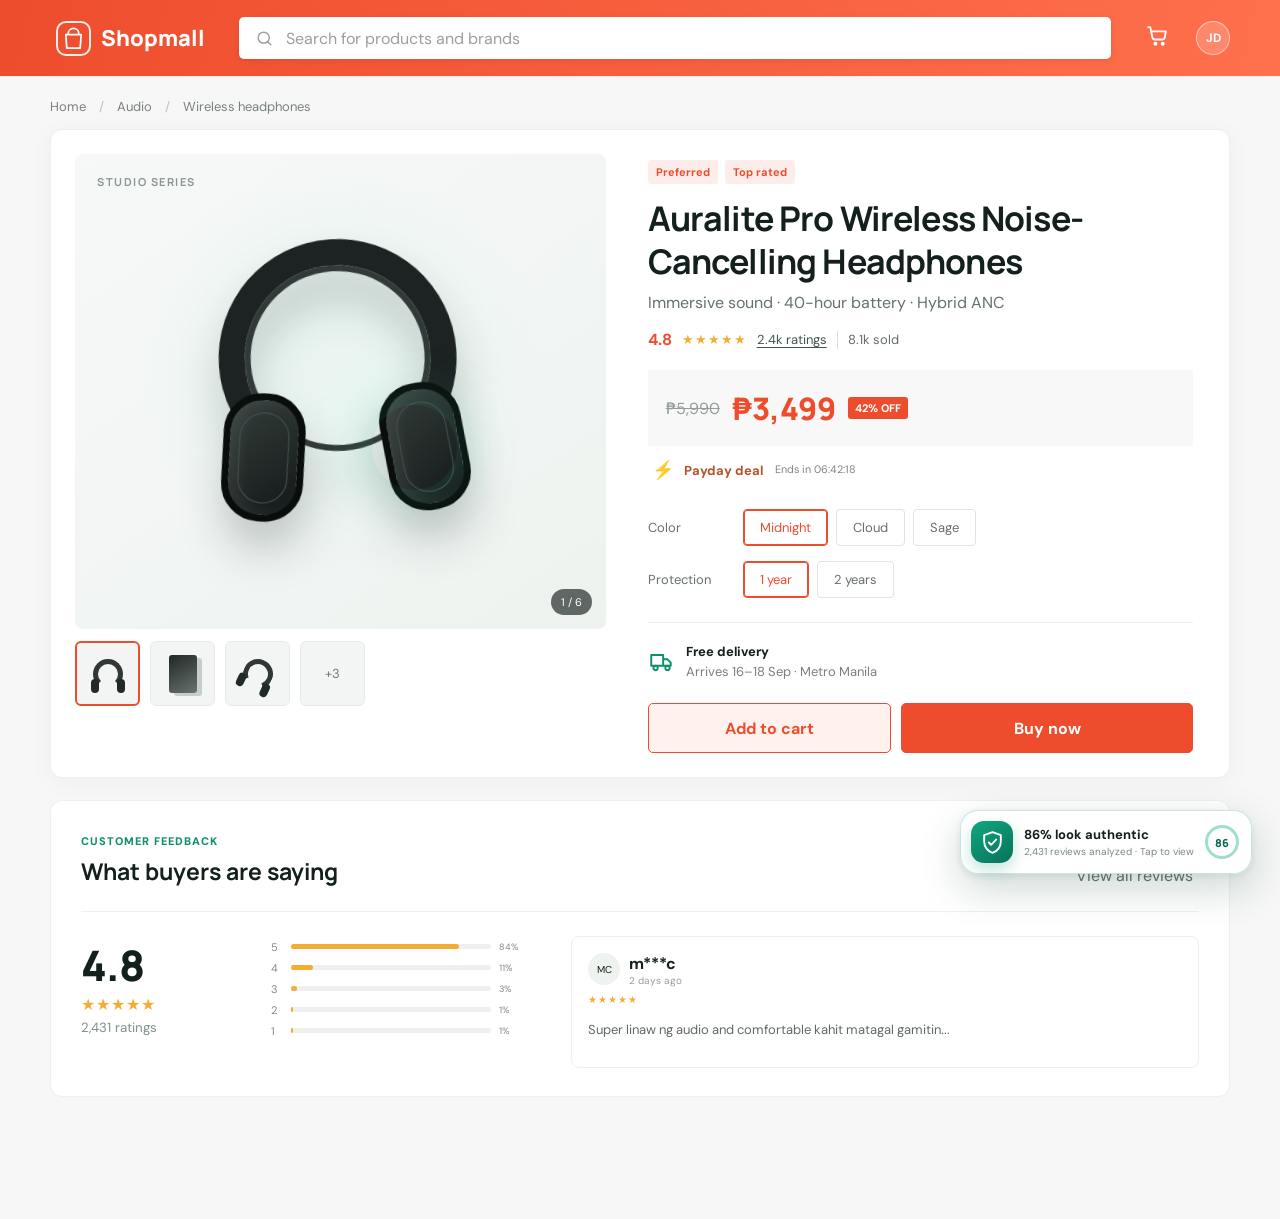
==== prototype/index.html @ d7dfb203 "Initial AuthentiCheck extension and prototype Introduce the first project scaffold with a Manifest V" ====
<!doctype html>
<html lang="en">
  <head>
    <meta charset="UTF-8" />
    <meta name="viewport" content="width=device-width, initial-scale=1.0" />
    <meta name="theme-color" content="#f7f8fa" />
    <title>AuthentiCheck — Trust what you read</title>
    <link rel="preconnect" href="https://fonts.googleapis.com" />
    <link rel="preconnect" href="https://fonts.gstatic.com" crossorigin />
    <link href="https://fonts.googleapis.com/css2?family=DM+Sans:wght@400;500;600;700&family=Manrope:wght@600;700;800&display=swap" rel="stylesheet" />
    <link rel="stylesheet" href="styles.css" />
  </head>
  <body>
    <main class="marketplace" id="marketplace">
      <header class="store-header">
        <div class="store-header__inner">
          <button class="market-brand" id="marketToggle" aria-label="Switch marketplace demo">
            <span class="market-brand__bag" aria-hidden="true">
              <svg viewBox="0 0 24 24"><path d="M6.5 8V6.7A5.5 5.5 0 0 1 12 1.5a5.5 5.5 0 0 1 5.5 5.2V8M4 8h16l-1 14H5L4 8Z"/></svg>
            </span>
            <span id="marketName">Shopmall</span>
          </button>
          <div class="searchbar">
            <svg viewBox="0 0 24 24" aria-hidden="true"><circle cx="11" cy="11" r="7"/><path d="m16 16 4 4"/></svg>
            <span>Search for products and brands</span>
          </div>
          <div class="header-actions">
            <button aria-label="Cart"><svg viewBox="0 0 24 24"><path d="M3 4h2l2.2 10.2a2 2 0 0 0 2 1.6h7.7a2 2 0 0 0 2-1.6L20 8H6"/><circle cx="10" cy="20" r="1"/><circle cx="17" cy="20" r="1"/></svg></button>
            <span class="avatar">JD</span>
          </div>
        </div>
      </header>

      <div class="crumbs">Home <span>/</span> Audio <span>/</span> Wireless headphones</div>

      <section class="product-layout">
        <div class="gallery">
          <div class="product-visual">
            <span class="visual-label">Studio Series</span>
            <div class="headphone-art" aria-label="Black wireless headphones">
              <div class="headband"></div>
              <div class="ear ear--left"><span></span></div>
              <div class="ear ear--right"><span></span></div>
              <div class="glow"></div>
            </div>
            <span class="visual-count">1 / 6</span>
          </div>
          <div class="thumb-row" aria-hidden="true">
            <div class="thumb active"><div class="mini-headphones"></div></div>
            <div class="thumb"><div class="mini-box"></div></div>
            <div class="thumb"><div class="mini-headphones side"></div></div>
            <div class="thumb"><span>+3</span></div>
          </div>
        </div>

        <div class="product-copy">
          <div class="badges"><span>Preferred</span><span>Top rated</span></div>
          <h1>Auralite Pro Wireless Noise-Cancelling Headphones</h1>
          <p class="subcopy">Immersive sound · 40-hour battery · Hybrid ANC</p>
          <div class="rating-line">
            <strong>4.8</strong>
            <span class="stars">★★★★★</span>
            <a href="#reviews">2.4k ratings</a>
            <span class="divider"></span>
            <span>8.1k sold</span>
          </div>
          <div class="price-card">
            <span class="old-price">₱5,990</span>
            <strong>₱3,499</strong>
            <span class="discount">42% OFF</span>
          </div>
          <div class="deal-row"><span>⚡</span><div><strong>Payday deal</strong><small>Ends in 06:42:18</small></div></div>

          <div class="option-row">
            <span>Color</span>
            <div><button class="choice active">Midnight</button><button class="choice">Cloud</button><button class="choice">Sage</button></div>
          </div>
          <div class="option-row">
            <span>Protection</span>
            <div><button class="choice active">1 year</button><button class="choice">2 years</button></div>
          </div>

          <div class="shipping"><svg viewBox="0 0 24 24"><path d="M3 6h11v10H3zM14 10h4l3 3v3h-7z"/><circle cx="7" cy="18" r="2"/><circle cx="18" cy="18" r="2"/></svg><div><strong>Free delivery</strong><span>Arrives 16–18 Sep · Metro Manila</span></div></div>
          <div class="buy-actions"><button class="add">Add to cart</button><button class="buy">Buy now</button></div>
        </div>
      </section>

      <section class="reviews" id="reviews">
        <div class="section-heading"><div><span class="eyebrow">Customer feedback</span><h2>What buyers are saying</h2></div><button>View all reviews</button></div>
        <div class="review-summary">
          <div class="big-score"><strong>4.8</strong><span class="stars">★★★★★</span><small>2,431 ratings</small></div>
          <div class="bars">
            <div><span>5</span><i><b style="width:84%"></b></i><small>84%</small></div>
            <div><span>4</span><i><b style="width:11%"></b></i><small>11%</small></div>
            <div><span>3</span><i><b style="width:3%"></b></i><small>3%</small></div>
            <div><span>2</span><i><b style="width:1%"></b></i><small>1%</small></div>
            <div><span>1</span><i><b style="width:1%"></b></i><small>1%</small></div>
          </div>
          <div class="review-card faint"><div class="reviewer"><span>MC</span><div><strong>m***c</strong><small>2 days ago</small></div></div><span class="stars">★★★★★</span><p>Super linaw ng audio and comfortable kahit matagal gamitin...</p></div>
        </div>
      </section>
    </main>

    <div class="page-dim" id="pageDim"></div>

    <aside class="auth-panel" id="authPanel" aria-hidden="true" aria-label="AuthentiCheck review analysis">
      <header class="panel-header">
        <div class="brand-lockup">
          <span class="brand-mark"><svg viewBox="0 0 24 24"><path d="m12 2 8 3v6c0 5.1-3.4 9.6-8 11-4.6-1.4-8-5.9-8-11V5l8-3Z"/><path d="m8.5 12 2.2 2.2 4.8-5"/></svg></span>
          <div><strong>AuthentiCheck</strong><small>Review intelligence</small></div>
        </div>
        <div class="header-buttons">
          <button class="icon-btn" id="infoButton" aria-label="About this score"><svg viewBox="0 0 24 24"><circle cx="12" cy="12" r="9"/><path d="M12 11v6M12 7.5h.01"/></svg></button>
          <button class="icon-btn" id="closePanel" aria-label="Close panel"><svg viewBox="0 0 24 24"><path d="m6 6 12 12M18 6 6 18"/></svg></button>
        </div>
      </header>

      <div class="panel-scroll">
        <section class="confidence-hero">
          <div class="status-row"><span class="live-dot"></span><span>Analysis complete</span><span class="status-separator">·</span><span>2,431 reviews scanned</span></div>
          <div class="score-layout">
            <div class="score-ring" style="--score: 86"><div><strong>86</strong><span>%</span></div></div>
            <div class="score-copy"><span class="eyebrow">Authentic review share</span><h2>Highly trustworthy</h2><p>Most feedback is authentic and consistent across text, photos, and ratings.</p></div>
          </div>
          <div class="adjusted-rating"><div><span>Marketplace rating</span><strong>4.8 <em>★</em></strong></div><svg viewBox="0 0 24 24"><path d="M5 12h14M15 8l4 4-4 4"/></svg><div><span>Authenticity-adjusted rating</span><strong>4.6 <em>★</em></strong></div><span class="difference">−0.2</span></div>
        </section>

        <nav class="tabs" aria-label="Analysis sections">
          <button class="tab active" data-tab="overview">Overview</button>
          <button class="tab" data-tab="insights">Insights</button>
          <button class="tab" data-tab="reviews">Reviews</button>
        </nav>

        <section class="tab-page active" data-page="overview">
          <div class="section-title"><div><h3>Review quality</h3><p>How submitted reviews were classified</p></div><button class="help-dot" data-tip="Only authentic reviews are used for the verified rating.">?</button></div>
          <div class="quality-card">
            <div class="quality-total"><div><strong>1,986</strong><span>Authentic reviews</span></div><span>81.7%</span></div>
            <div class="stacked-bar"><i class="authentic"></i><i class="liv"></i><i class="irrelevant"></i><i class="deceptive"></i></div>
            <div class="quality-grid">
              <button class="quality-item selected" data-filter="authentic"><span class="swatch authentic"></span><div><strong>Authentic</strong><small>1,986 reviews</small></div><b>81.7%</b></button>
              <button class="quality-item" data-filter="liv"><span class="swatch liv"></span><div><strong>Low information</strong><small>267 reviews</small></div><b>11.0%</b></button>
              <button class="quality-item" data-filter="irrelevant"><span class="swatch irrelevant"></span><div><strong>Irrelevant</strong><small>112 reviews</small></div><b>4.6%</b></button>
              <button class="quality-item" data-filter="deceptive"><span class="swatch deceptive"></span><div><strong>Potentially deceptive</strong><small>66 reviews</small></div><b>2.7%</b></button>
            </div>
          </div>

          <div class="section-title"><div><h3>Authentic sentiment</h3><p>Based on verified reviews only</p></div><span class="model-tag">Tagalog + Taglish</span></div>
          <div class="sentiment-card">
            <div class="donut" aria-label="78 percent positive, 8 percent neutral, 14 percent negative"><div><strong>78%</strong><span>positive</span></div></div>
            <div class="sentiment-legend">
              <div><span class="positive"></span><strong>Positive</strong><b>78%</b></div>
              <div><span class="neutral"></span><strong>Neutral</strong><b>8%</b></div>
              <div><span class="negative"></span><strong>Negative</strong><b>14%</b></div>
            </div>
          </div>

          <div class="privacy-note"><svg viewBox="0 0 24 24"><path d="m12 2 8 3v6c0 5.1-3.4 9.6-8 11-4.6-1.4-8-5.9-8-11V5l8-3Z"/><path d="M9 11h6v5H9zM10 11V9a2 2 0 0 1 4 0v2"/></svg><p><strong>Your browsing stays private.</strong> AuthentiCheck analyzes public product reviews only.</p></div>
        </section>

        <section class="tab-page" data-page="insights">
          <div class="section-title"><div><h3>Product aspects</h3><p>What verified buyers mention most</p></div></div>
          <div class="aspect-list">
            <button class="aspect"><span class="aspect-icon">♪</span><div><div><strong>Sound quality</strong><b>92% positive</b></div><i><em style="width:92%"></em></i><p>“Malinaw ang bass” and “balanced audio” appear frequently.</p></div></button>
            <button class="aspect"><span class="aspect-icon">⌁</span><div><div><strong>Comfort</strong><b>84% positive</b></div><i><em style="width:84%"></em></i><p>Soft earcups get praise; some mention warmth after long use.</p></div></button>
            <button class="aspect warning"><span class="aspect-icon">◴</span><div><div><strong>Battery</strong><b>68% positive</b></div><i><em style="width:68%"></em></i><p>Most reach 30+ hours, but charging speed is a common concern.</p></div></button>
            <button class="aspect"><span class="aspect-icon">◎</span><div><div><strong>Noise cancelling</strong><b>76% positive</b></div><i><em style="width:76%"></em></i><p>Strong indoors; mixed feedback in traffic and windy areas.</p></div></button>
          </div>
          <div class="takeaway"><span>✦</span><div><strong>Quick takeaway</strong><p>Buyers consistently praise the sound and comfort. Battery claims are mostly supported, while ANC performance depends on the environment.</p></div></div>
        </section>

        <section class="tab-page" data-page="reviews">
          <div class="review-filter-row"><div><h3>Review evidence</h3><p id="filterLabel">Showing authentic reviews</p></div><button id="filterButton"><svg viewBox="0 0 24 24"><path d="M4 6h16M7 12h10M10 18h4"/></svg>Filter</button></div>
          <article class="evidence-card">
            <header><div><span class="user-avatar">MC</span><div><strong>m***c</strong><span class="stars">★★★★★</span></div></div><span class="verdict authentic">Authentic</span></header>
            <p>“Super linaw ng audio, lalo na yung bass. Ginamit ko sa commute at okay talaga ang noise cancelling. Comfortable din kahit 3 hours.”</p>
            <div class="review-photo"><div class="photo-headphones"></div><span>Buyer photo</span></div>
            <div class="signals"><span><i>✓</i> Text + rating match</span><span><i>✓</i> Photo is relevant</span><span><i>✓</i> Specific details</span></div>
          </article>
          <article class="evidence-card caution">
            <header><div><span class="user-avatar alt">RP</span><div><strong>r***p</strong><span class="stars">★★★★★</span></div></div><span class="verdict deceptive">Check</span></header>
            <p>“Perfect product. Best quality. Highly recommended. Everything is amazing.”</p>
            <div class="signals"><span class="bad"><i>!</i> Generic praise</span><span class="bad"><i>!</i> No product details</span></div>
          </article>
        </section>
      </div>

      <footer class="panel-footer"><span><i></i> Powered by multimodal analysis</span><button id="feedbackButton">Was this helpful?</button></footer>
    </aside>

    <button class="floating-trigger" id="floatingTrigger" aria-label="Open AuthentiCheck analysis">
      <span class="trigger-logo"><svg viewBox="0 0 24 24"><path d="m12 2 8 3v6c0 5.1-3.4 9.6-8 11-4.6-1.4-8-5.9-8-11V5l8-3Z"/><path d="m8.5 12 2.2 2.2 4.8-5"/></svg></span>
      <span class="trigger-copy"><strong>86% look authentic</strong><small>2,431 reviews analyzed · Tap to view</small></span>
      <span class="trigger-score">86</span>
    </button>

    <div class="toast" id="toast" role="status"><span>✓</span><p>Thanks for your feedback!</p></div>

    <script src="app.js"></script>
  </body>
</html>
---- prototype/styles.css ----
:root {
  --ink: #13201d;
  --muted: #64716d;
  --line: #e7ece9;
  --surface: #ffffff;
  --canvas: #f6f7f6;
  --green: #0d8f6d;
  --green-dark: #086a53;
  --green-soft: #e9f7f2;
  --lime: #a6d984;
  --amber: #f3b34d;
  --red: #e56565;
  --purple: #8b7fd6;
  --market: #ee4d2d;
  --shadow: 0 24px 70px rgba(21, 37, 32, .18), 0 4px 16px rgba(21, 37, 32, .08);
}

* { box-sizing: border-box; }
html { scroll-behavior: smooth; }
body { margin: 0; color: var(--ink); background: var(--canvas); font-family: "DM Sans", sans-serif; }
button, input { font: inherit; }
button { color: inherit; }
svg { fill: none; stroke: currentColor; stroke-linecap: round; stroke-linejoin: round; stroke-width: 1.8; }

.marketplace { min-height: 100vh; padding-bottom: 100px; transition: filter .3s ease; }
.store-header { height: 76px; color: white; background: linear-gradient(100deg, var(--market), #ff704d); box-shadow: 0 1px 0 rgba(0,0,0,.05); }
.store-header__inner { width: min(1180px, calc(100% - 40px)); height: 100%; margin: auto; display: flex; align-items: center; gap: 28px; }
.market-brand { display: flex; align-items: center; gap: 10px; border: 0; background: none; color: white; font: 800 22px "Manrope"; cursor: pointer; }
.market-brand__bag { width: 35px; height: 35px; display: grid; place-items: center; border: 2px solid rgba(255,255,255,.9); border-radius: 10px; }
.market-brand svg { width: 23px; }
.searchbar { flex: 1; height: 42px; display: flex; align-items: center; gap: 12px; padding: 0 16px; background: white; color: #9b9f9d; border-radius: 5px; box-shadow: 0 2px 6px rgba(0,0,0,.08); }
.searchbar svg { width: 19px; }
.header-actions { display: flex; align-items: center; gap: 20px; }
.header-actions button { border: 0; background: none; color: white; }
.header-actions svg { width: 25px; }
.avatar { width: 34px; height: 34px; display: grid; place-items: center; border: 1px solid rgba(255,255,255,.5); border-radius: 50%; background: rgba(255,255,255,.18); font-size: 12px; font-weight: 700; }
.crumbs { width: min(1180px, calc(100% - 40px)); margin: 22px auto 14px; color: #7a827f; font-size: 13px; }
.crumbs span { margin: 0 10px; color: #bcc2bf; }

.product-layout { width: min(1180px, calc(100% - 40px)); margin: auto; padding: 24px; display: grid; grid-template-columns: 1fr 1.05fr; gap: 42px; background: white; border: 1px solid #edf0ee; border-radius: 12px; box-shadow: 0 4px 24px rgba(31,46,41,.04); }
.product-visual { height: 475px; position: relative; overflow: hidden; display: grid; place-items: center; background: radial-gradient(circle at 50% 46%, #eaf5f1 0 23%, transparent 55%), linear-gradient(145deg, #f7f9f8, #edf2ef); border-radius: 8px; }
.visual-label { position: absolute; top: 20px; left: 22px; color: #8a9692; font: 700 11px "Manrope"; letter-spacing: .14em; text-transform: uppercase; }
.visual-count { position: absolute; right: 14px; bottom: 14px; padding: 6px 10px; border-radius: 20px; background: rgba(20,30,27,.65); color: white; font-size: 11px; }
.headphone-art { width: 290px; height: 310px; position: relative; filter: drop-shadow(0 28px 22px rgba(20,33,29,.22)); transform: rotate(-4deg); }
.headband { position: absolute; width: 238px; height: 238px; left: 26px; top: 2px; border: 26px solid #1c2322; border-bottom-color: transparent; border-radius: 50%; box-shadow: inset 0 0 0 6px #313a38; }
.ear { width: 82px; height: 128px; position: absolute; top: 151px; display: grid; place-items: center; background: linear-gradient(145deg, #353e3c, #121817); border: 7px solid #090d0c; border-radius: 38px; box-shadow: inset 8px 0 16px rgba(255,255,255,.08); }
.ear span { width: 50px; height: 91px; border: 1px solid #47514f; border-radius: 26px; }
.ear--left { left: 23px; transform: rotate(7deg); }
.ear--right { right: 23px; transform: rotate(-7deg); }
.glow { width: 85px; height: 85px; position: absolute; right: 32px; top: 173px; border-radius: 50%; box-shadow: 0 0 60px rgba(66,194,156,.28); }
.thumb-row { display: flex; gap: 10px; margin-top: 12px; }
.thumb { width: 65px; height: 65px; display: grid; place-items: center; overflow: hidden; background: #f2f5f3; border: 1px solid #e6ebe8; border-radius: 6px; color: #707c78; font-size: 13px; }
.thumb.active { border: 2px solid var(--market); }
.mini-headphones { width: 30px; height: 30px; border: 5px solid #303735; border-bottom-color: transparent; border-radius: 50%; position: relative; }
.mini-headphones:after, .mini-headphones:before { content: ""; width: 8px; height: 14px; position: absolute; top: 15px; background: #222a28; border-radius: 5px; }
.mini-headphones:after { right: -7px; }.mini-headphones:before { left: -7px; }.mini-headphones.side { transform: rotate(25deg); }
.mini-box { width: 28px; height: 38px; border-radius: 3px; background: linear-gradient(150deg,#202624,#69736f); box-shadow: 5px 3px 0 #c7ceca; }

.product-copy { padding: 6px 12px 0 0; }
.badges { display: flex; gap: 7px; margin-bottom: 13px; }.badges span { padding: 5px 8px; color: var(--market); background: color-mix(in srgb, var(--market) 10%, white); border-radius: 3px; font-size: 11px; font-weight: 700; }
.product-copy h1 { margin: 0; max-width: 600px; font: 700 clamp(25px,3vw,34px)/1.25 "Manrope"; letter-spacing: -.025em; }
.subcopy { margin: 10px 0 16px; color: var(--muted); }
.rating-line { display: flex; align-items: center; gap: 10px; color: #646d6a; font-size: 13px; }.rating-line strong { color: var(--market); font-size: 16px; }.stars { color: #f3ad34; letter-spacing: 1px; }.rating-line a { color: #425650; text-underline-offset: 3px; }.divider { width: 1px; height: 18px; background: #ddd; }
.price-card { display: flex; align-items: center; gap: 12px; margin: 20px 0 0; padding: 17px 18px; background: #f7f8f7; }.price-card strong { color: var(--market); font: 800 31px "Manrope"; }.old-price { color: #959d9a; text-decoration: line-through; }.discount { padding: 4px 7px; color: white; background: var(--market); border-radius: 3px; font-size: 11px; font-weight: 700; }
.deal-row { display: flex; align-items: center; gap: 10px; padding: 12px 4px; color: #b45328; font-size: 13px; }.deal-row > span { font-size: 18px; }.deal-row div { display: flex; gap: 12px; }.deal-row small { color: #7d8582; }
.option-row { display: grid; grid-template-columns: 95px 1fr; align-items: center; margin: 15px 0; color: #67706d; font-size: 13px; }.option-row > div { display: flex; gap: 8px; }.choice { padding: 9px 16px; border: 1px solid #dfe4e1; background: white; border-radius: 4px; cursor: pointer; }.choice.active { color: var(--market); border-color: var(--market); box-shadow: inset 0 0 0 1px var(--market); }
.shipping { display: flex; gap: 12px; margin-top: 24px; padding-top: 20px; border-top: 1px solid #edf0ee; }.shipping svg { width: 26px; color: var(--green); }.shipping div { display: flex; flex-direction: column; gap: 3px; font-size: 13px; }.shipping span { color: #77807d; }
.buy-actions { display: grid; grid-template-columns: 1fr 1.2fr; gap: 10px; margin-top: 23px; }.buy-actions button { height: 50px; border-radius: 5px; font-weight: 700; cursor: pointer; }.add { color: var(--market); border: 1px solid var(--market); background: color-mix(in srgb, var(--market) 8%, white); }.buy { color: white; border: 1px solid var(--market); background: var(--market); }

.reviews { width: min(1180px, calc(100% - 40px)); margin: 22px auto; padding: 28px 30px; background: white; border: 1px solid #edf0ee; border-radius: 12px; }.section-heading { display: flex; justify-content: space-between; align-items: flex-end; }.eyebrow { color: var(--green); font-size: 11px; font-weight: 800; letter-spacing: .09em; text-transform: uppercase; }.section-heading h2 { margin: 5px 0 0; font: 700 23px "Manrope"; }.section-heading button { color: #68736f; border: 0; background: none; }.review-summary { display: grid; grid-template-columns: 150px 260px 1fr; gap: 40px; margin-top: 24px; padding-top: 24px; border-top: 1px solid #edf0ee; }.big-score { display: flex; flex-direction: column; }.big-score strong { font: 800 42px "Manrope"; }.big-score small { color: #84908c; margin-top: 4px; }.bars div { display: grid; grid-template-columns: 12px 1fr 32px; align-items: center; gap: 8px; height: 21px; color: #7f8986; font-size: 11px; }.bars i { height: 5px; background: #edf0ee; border-radius: 4px; }.bars b { height: 100%; display: block; background: #f3ad34; border-radius: 4px; }.review-card { padding: 16px; border: 1px solid #edf0ee; border-radius: 8px; }.reviewer { display: flex; gap: 9px; }.reviewer > span { width: 32px; height: 32px; display: grid; place-items: center; background: #eef3f0; border-radius: 50%; font-size: 10px; }.reviewer div { display: flex; flex-direction: column; }.reviewer small { color: #98a09d; font-size: 10px; }.review-card > .stars { font-size: 10px; }.review-card p { color: #606a67; font-size: 13px; }

.page-dim { position: fixed; inset: 0; z-index: 20; pointer-events: none; background: rgba(12,24,20,.26); opacity: 0; backdrop-filter: blur(0); transition: opacity .25s, backdrop-filter .25s; }.page-dim.visible { pointer-events: auto; opacity: 1; backdrop-filter: blur(2px); }
.floating-trigger { position: fixed; right: 28px; bottom: 26px; z-index: 30; min-width: 292px; display: flex; align-items: center; gap: 11px; padding: 10px 12px 10px 10px; color: var(--ink); background: rgba(255,255,255,.96); border: 1px solid rgba(12,143,109,.22); border-radius: 18px; box-shadow: 0 15px 42px rgba(13,63,50,.2), 0 2px 8px rgba(13,63,50,.08); cursor: pointer; transition: transform .2s, opacity .2s; }.floating-trigger:hover { transform: translateY(-3px); }.floating-trigger.hidden { opacity: 0; pointer-events: none; transform: translateY(10px); }
.trigger-logo { width: 42px; height: 42px; display: grid; place-items: center; color: white; background: linear-gradient(145deg, #11a77e, #087259); border-radius: 13px; box-shadow: 0 6px 15px rgba(13,143,109,.26); }.trigger-logo svg { width: 25px; }.trigger-copy { display: flex; flex: 1; flex-direction: column; align-items: flex-start; }.trigger-copy strong { font-size: 13px; }.trigger-copy small { margin-top: 2px; color: #7a8782; font-size: 10px; }.trigger-score { width: 34px; height: 34px; display: grid; place-items: center; color: var(--green-dark); border: 3px solid #9edfc9; border-radius: 50%; font: 800 11px "Manrope"; }

.auth-panel { width: min(440px, calc(100vw - 20px)); position: fixed; z-index: 40; top: 10px; right: 10px; bottom: 10px; display: flex; flex-direction: column; overflow: hidden; background: #fbfcfb; border: 1px solid rgba(255,255,255,.8); border-radius: 22px; box-shadow: var(--shadow); opacity: 0; pointer-events: none; transform: translateX(calc(100% + 30px)); transition: transform .38s cubic-bezier(.22,.8,.22,1), opacity .25s; }.auth-panel.open { opacity: 1; pointer-events: auto; transform: translateX(0); }
.panel-header { min-height: 70px; display: flex; align-items: center; justify-content: space-between; padding: 0 18px; background: white; border-bottom: 1px solid var(--line); }.brand-lockup { display: flex; align-items: center; gap: 10px; }.brand-mark { width: 38px; height: 38px; display: grid; place-items: center; color: white; background: linear-gradient(145deg,#12a77f,#087056); border-radius: 12px; }.brand-mark svg { width: 23px; }.brand-lockup > div { display: flex; flex-direction: column; }.brand-lockup strong { font: 800 16px "Manrope"; letter-spacing: -.02em; }.brand-lockup small { color: #84908c; font-size: 10px; }.header-buttons { display: flex; gap: 5px; }.icon-btn { width: 35px; height: 35px; display: grid; place-items: center; border: 0; background: transparent; border-radius: 10px; cursor: pointer; }.icon-btn:hover { background: #f1f4f2; }.icon-btn svg { width: 19px; }
.panel-scroll { flex: 1; overflow-y: auto; scrollbar-width: thin; scrollbar-color: #d5deda transparent; }.panel-scroll::-webkit-scrollbar { width: 5px; }.panel-scroll::-webkit-scrollbar-thumb { background: #d5deda; border-radius: 8px; }
.confidence-hero { padding: 20px 20px 18px; background: linear-gradient(160deg,#fbfffd 0%,#eefaf5 100%); border-bottom: 1px solid #dff0e9; }.status-row { display: flex; align-items: center; gap: 6px; color: #6e7b76; font-size: 10px; font-weight: 600; }.live-dot { width: 7px; height: 7px; background: var(--green); border-radius: 50%; box-shadow: 0 0 0 4px rgba(13,143,109,.1); }.status-separator { color: #b9c3bf; }.score-layout { display: grid; grid-template-columns: 100px 1fr; align-items: center; gap: 16px; margin-top: 16px; }.score-ring { --score: 86; width: 98px; height: 98px; display: grid; place-items: center; position: relative; border-radius: 50%; background: conic-gradient(var(--green) calc(var(--score)*1%), #dfeae5 0); }.score-ring:before { content: ""; position: absolute; inset: 7px; background: #f7fdfb; border-radius: 50%; }.score-ring div { position: relative; display: flex; align-items: baseline; }.score-ring strong { font: 800 29px "Manrope"; }.score-ring span { color: #76827e; font-size: 10px; }.score-copy h2 { margin: 4px 0 5px; font: 800 21px "Manrope"; letter-spacing: -.025em; }.score-copy p { margin: 0; color: #65736e; font-size: 11.5px; line-height: 1.5; }.adjusted-rating { display: grid; grid-template-columns: 1fr 24px 1fr auto; align-items: center; gap: 9px; margin-top: 17px; padding: 12px 14px; background: rgba(255,255,255,.8); border: 1px solid #dcece5; border-radius: 12px; }.adjusted-rating div { display: flex; flex-direction: column; }.adjusted-rating span { color: #78847f; font-size: 9.5px; }.adjusted-rating strong { margin-top: 2px; font: 800 17px "Manrope"; }.adjusted-rating em { color: #f0a929; font-style: normal; }.adjusted-rating svg { width: 18px; color: #9ba7a2; }.adjusted-rating .difference { padding: 4px 6px; color: #bd604f; background: #fcedea; border-radius: 5px; font-weight: 700; }
.tabs { position: sticky; top: 0; z-index: 3; display: grid; grid-template-columns: repeat(3,1fr); padding: 0 14px; background: rgba(255,255,255,.96); border-bottom: 1px solid var(--line); backdrop-filter: blur(10px); }.tab { height: 47px; position: relative; color: #74807b; border: 0; background: none; font-size: 12px; font-weight: 600; cursor: pointer; }.tab.active { color: var(--green-dark); }.tab.active:after { content: ""; height: 2px; position: absolute; right: 22px; bottom: -1px; left: 22px; background: var(--green); border-radius: 2px 2px 0 0; }
.tab-page { display: none; padding: 19px 18px 24px; animation: pageIn .25s ease; }.tab-page.active { display: block; } @keyframes pageIn { from { opacity: 0; transform: translateY(4px); } }
.section-title { display: flex; align-items: center; justify-content: space-between; margin-bottom: 11px; }.section-title h3, .review-filter-row h3 { margin: 0; font: 800 14px "Manrope"; }.section-title p, .review-filter-row p { margin: 3px 0 0; color: #84908c; font-size: 10.5px; }.help-dot { width: 23px; height: 23px; border: 1px solid #dfe6e3; background: white; color: #7a8782; border-radius: 50%; font-size: 11px; cursor: help; }.model-tag { padding: 5px 7px; color: var(--green-dark); background: var(--green-soft); border-radius: 5px; font-size: 9px; font-weight: 700; }
.quality-card, .sentiment-card { padding: 15px; background: white; border: 1px solid var(--line); border-radius: 14px; box-shadow: 0 3px 10px rgba(21,37,32,.025); }.quality-total { display: flex; align-items: center; justify-content: space-between; }.quality-total div { display: flex; flex-direction: column; }.quality-total strong { font: 800 20px "Manrope"; }.quality-total div span { color: #7d8984; font-size: 10px; }.quality-total > span { color: var(--green-dark); font: 800 13px "Manrope"; }.stacked-bar { height: 9px; display: flex; overflow: hidden; gap: 2px; margin: 12px 0 13px; border-radius: 10px; background: #eee; }.stacked-bar i { display: block; }.stacked-bar .authentic { width: 81.7%; background: var(--green); }.stacked-bar .liv { width: 11%; background: var(--amber); }.stacked-bar .irrelevant { width: 4.6%; background: var(--purple); }.stacked-bar .deceptive { width: 2.7%; background: var(--red); }
.quality-grid { display: grid; grid-template-columns: 1fr 1fr; gap: 7px; }.quality-item { min-width: 0; display: grid; grid-template-columns: 8px 1fr auto; align-items: center; gap: 7px; padding: 9px 8px; text-align: left; border: 1px solid transparent; background: #fafbfa; border-radius: 9px; cursor: pointer; }.quality-item.selected { border-color: #b7dfd0; background: #f4fbf8; }.swatch { width: 7px; height: 7px; border-radius: 50%; }.swatch.authentic { background: var(--green); }.swatch.liv { background: var(--amber); }.swatch.irrelevant { background: var(--purple); }.swatch.deceptive { background: var(--red); }.quality-item div { min-width: 0; display: flex; flex-direction: column; }.quality-item strong { overflow: hidden; font-size: 9.5px; text-overflow: ellipsis; white-space: nowrap; }.quality-item small { margin-top: 2px; color: #8a9591; font-size: 8.5px; }.quality-item b { font-size: 9.5px; }
.sentiment-card { display: grid; grid-template-columns: 118px 1fr; align-items: center; margin-top: 0; margin-bottom: 18px; }.donut { width: 100px; height: 100px; display: grid; place-items: center; position: relative; border-radius: 50%; background: conic-gradient(var(--green) 0 78%, var(--amber) 78% 86%, var(--red) 86%); }.donut:before { content: ""; position: absolute; inset: 11px; background: white; border-radius: 50%; }.donut div { position: relative; display: flex; flex-direction: column; align-items: center; }.donut strong { font: 800 21px "Manrope"; }.donut span { color: #7b8783; font-size: 8px; }.sentiment-legend { display: flex; flex-direction: column; gap: 11px; }.sentiment-legend div { display: grid; grid-template-columns: 7px 1fr auto; align-items: center; gap: 8px; }.sentiment-legend span { width: 7px; height: 7px; border-radius: 50%; }.sentiment-legend .positive { background: var(--green); }.sentiment-legend .neutral { background: var(--amber); }.sentiment-legend .negative { background: var(--red); }.sentiment-legend strong { font-size: 10px; }.sentiment-legend b { font: 800 11px "Manrope"; }
.privacy-note { display: flex; gap: 10px; padding: 12px; background: #f0f6f3; border-radius: 10px; color: #4f645d; }.privacy-note svg { flex: 0 0 auto; width: 19px; color: var(--green); }.privacy-note p { margin: 0; font-size: 9.5px; line-height: 1.45; }.privacy-note strong { color: #29483e; }
.aspect-list { display: flex; flex-direction: column; gap: 9px; }.aspect { width: 100%; display: grid; grid-template-columns: 36px 1fr; gap: 10px; padding: 13px; text-align: left; border: 1px solid var(--line); background: white; border-radius: 12px; cursor: pointer; transition: border-color .2s, transform .2s; }.aspect:hover { border-color: #b4d9ca; transform: translateY(-1px); }.aspect-icon { width: 34px; height: 34px; display: grid; place-items: center; color: var(--green-dark); background: var(--green-soft); border-radius: 10px; font: 800 17px "Manrope"; }.aspect > div > div { display: flex; justify-content: space-between; }.aspect strong { font-size: 11px; }.aspect b { color: var(--green-dark); font-size: 9px; }.aspect i { height: 5px; display: block; margin: 7px 0; background: #e9eeeb; border-radius: 5px; }.aspect em { height: 100%; display: block; background: var(--green); border-radius: 5px; }.aspect p { margin: 0; color: #7a8782; font-size: 9.5px; line-height: 1.45; }.aspect.warning .aspect-icon { color: #a96c14; background: #fff4df; }.aspect.warning b { color: #a96c14; }.aspect.warning em { background: var(--amber); }.takeaway { display: flex; gap: 10px; margin-top: 13px; padding: 14px; color: #305246; background: linear-gradient(140deg,#e9f7f2,#f7fbf9); border: 1px solid #d9eee6; border-radius: 12px; }.takeaway > span { color: var(--green); }.takeaway strong { font-size: 10.5px; }.takeaway p { margin: 4px 0 0; font-size: 9.5px; line-height: 1.5; }
.review-filter-row { display: flex; align-items: center; justify-content: space-between; margin-bottom: 12px; }.review-filter-row button { display: flex; align-items: center; gap: 6px; padding: 7px 10px; border: 1px solid #dde4e1; background: white; border-radius: 8px; font-size: 10px; cursor: pointer; }.review-filter-row svg { width: 14px; }.evidence-card { margin-bottom: 10px; padding: 14px; background: white; border: 1px solid var(--line); border-radius: 13px; }.evidence-card header { display: flex; align-items: center; justify-content: space-between; }.evidence-card header > div { display: flex; align-items: center; gap: 8px; }.evidence-card header div div { display: flex; flex-direction: column; }.evidence-card header strong { font-size: 10px; }.evidence-card .stars { font-size: 8px; }.user-avatar { width: 32px; height: 32px; display: grid; place-items: center; background: #dff1ea; color: var(--green-dark); border-radius: 50%; font-size: 9px; font-weight: 700; }.user-avatar.alt { color: #93612a; background: #fff0dd; }.verdict { padding: 5px 7px; border-radius: 6px; font-size: 8.5px; font-weight: 800; }.verdict.authentic { color: var(--green-dark); background: var(--green-soft); }.verdict.deceptive { color: #b2584c; background: #fce9e7; }.evidence-card > p { color: #45534e; font-size: 10.5px; line-height: 1.55; }.review-photo { height: 86px; position: relative; display: grid; place-items: center; overflow: hidden; background: linear-gradient(145deg,#edf4f1,#dce8e3); border-radius: 8px; }.review-photo > span { position: absolute; right: 6px; bottom: 6px; padding: 3px 5px; color: white; background: rgba(0,0,0,.45); border-radius: 3px; font-size: 7px; }.photo-headphones { width: 54px; height: 54px; border: 8px solid #29312e; border-bottom-color: transparent; border-radius: 50%; }.signals { display: flex; flex-wrap: wrap; gap: 5px; margin-top: 10px; }.signals span { padding: 5px 7px; color: #587068; background: #f0f6f3; border-radius: 5px; font-size: 8px; }.signals i { color: var(--green); font-style: normal; font-weight: 800; }.signals .bad { color: #8c5a52; background: #fdf1ef; }.signals .bad i { color: var(--red); }
.panel-footer { min-height: 42px; display: flex; align-items: center; justify-content: space-between; padding: 0 18px; background: white; border-top: 1px solid var(--line); color: #8a9591; font-size: 8.5px; }.panel-footer span { display: flex; align-items: center; gap: 6px; }.panel-footer i { width: 6px; height: 6px; background: var(--green); border-radius: 50%; }.panel-footer button { color: #62716c; border: 0; background: none; font-size: 9px; cursor: pointer; }
.toast { position: fixed; z-index: 80; left: 50%; bottom: 28px; display: flex; align-items: center; gap: 8px; padding: 10px 15px; color: white; background: #20312b; border-radius: 10px; box-shadow: 0 8px 24px rgba(0,0,0,.22); opacity: 0; pointer-events: none; transform: translate(-50%,20px); transition: .25s; }.toast.show { opacity: 1; transform: translate(-50%,0); }.toast span { color: #7bdfbd; }.toast p { margin: 0; font-size: 11px; }

body.lazada { --market: #7046d9; }.lazada .store-header { background: linear-gradient(100deg,#2d1767,#7046d9 60%,#f15d55); }

@media (max-width: 850px) {
  .product-layout { grid-template-columns: 1fr; }.product-visual { height: 390px; }.review-summary { grid-template-columns: 120px 1fr; }.review-card { display: none; }.searchbar { display: none; }.store-header__inner { justify-content: space-between; }
}
@media (max-width: 520px) {
  .store-header { height: 64px; }.store-header__inner, .crumbs, .product-layout, .reviews { width: calc(100% - 20px); }.market-brand { font-size: 18px; }.market-brand__bag { width: 31px; height: 31px; }.product-layout { padding: 12px; gap: 20px; }.product-visual { height: 335px; }.headphone-art { transform: scale(.8) rotate(-4deg); }.product-copy h1 { font-size: 24px; }.option-row { grid-template-columns: 1fr; gap: 8px; }.reviews { padding: 20px 16px; }.review-summary { gap: 20px; }.bars { min-width: 0; }.floating-trigger { right: 12px; bottom: 12px; min-width: 0; max-width: calc(100% - 24px); }.trigger-copy { display: none; }.auth-panel { inset: 0; width: 100vw; max-width: none; border-radius: 0; }.panel-footer { padding-bottom: env(safe-area-inset-bottom); }.score-layout { grid-template-columns: 90px 1fr; }.score-ring { width: 88px; height: 88px; }.quality-grid { grid-template-columns: 1fr; }
}

@media (prefers-reduced-motion: reduce) { *, *:before, *:after { scroll-behavior: auto !important; transition-duration: .01ms !important; animation-duration: .01ms !important; } }
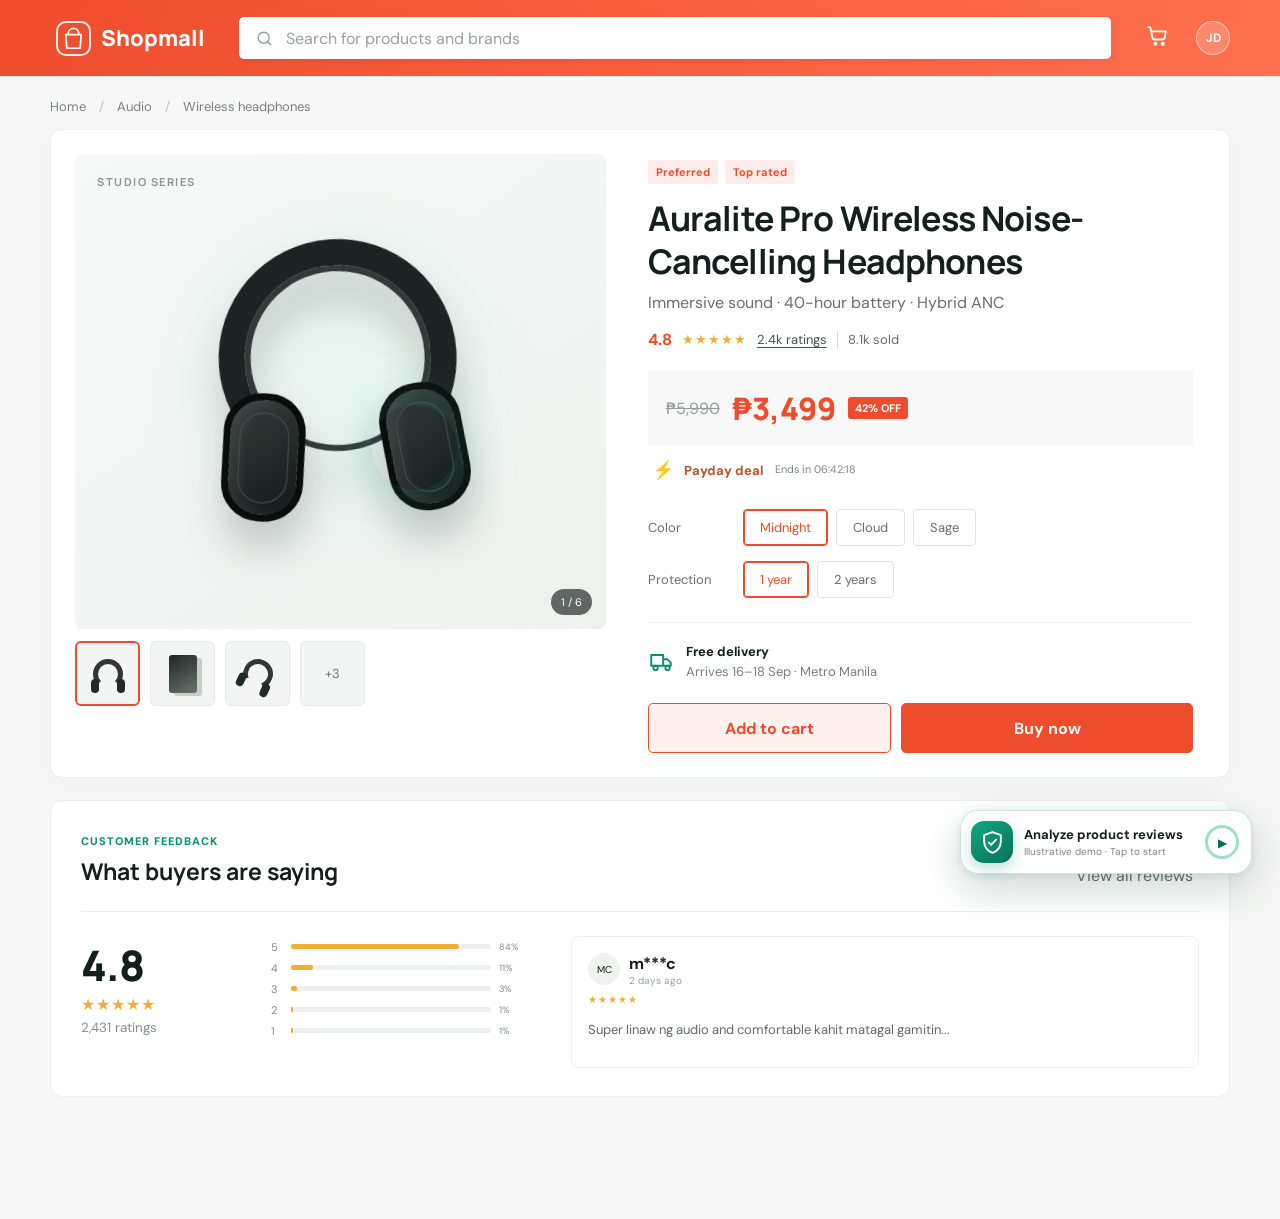
==== commit 8d6dc9f7: "Enhance demo functionality with loading tips and progress indicators" ====
--- a/prototype/index.html
+++ b/prototype/index.html
@@ -109,15 +109,25 @@
           <span class="brand-mark"><svg viewBox="0 0 24 24"><path d="m12 2 8 3v6c0 5.1-3.4 9.6-8 11-4.6-1.4-8-5.9-8-11V5l8-3Z"/><path d="m8.5 12 2.2 2.2 4.8-5"/></svg></span>
           <div><strong>AuthentiCheck</strong><small>Review intelligence</small></div>
         </div>
+        <span class="demo-badge">Illustrative demo</span>
         <div class="header-buttons">
           <button class="icon-btn" id="infoButton" aria-label="About this score"><svg viewBox="0 0 24 24"><circle cx="12" cy="12" r="9"/><path d="M12 11v6M12 7.5h.01"/></svg></button>
           <button class="icon-btn" id="closePanel" aria-label="Close panel"><svg viewBox="0 0 24 24"><path d="m6 6 12 12M18 6 6 18"/></svg></button>
         </div>
       </header>
 
-      <div class="panel-scroll">
+      <div class="panel-scroll" id="panelScroll">
+        <section class="demo-loading" id="demoLoading" role="status" aria-live="polite">
+          <div class="loading-orbit" aria-hidden="true"><span></span><i></i></div>
+          <span class="loading-eyebrow">AuthentiCheck demo</span>
+          <h2>Analyzing reviews…</h2>
+          <p id="loadingStage">Collecting visible product reviews</p>
+          <div class="loading-progress" aria-hidden="true"><i id="loadingProgress"></i></div>
+          <div class="loading-tip"><strong>Review tip</strong><span id="loadingTip">Hindi lahat ng reviews ay dapat paniwalaan.</span></div>
+          <small>Simulated sequence for interface demonstration</small>
+        </section>
         <section class="confidence-hero">
-          <div class="status-row"><span class="live-dot"></span><span>Analysis complete</span><span class="status-separator">·</span><span>2,431 reviews scanned</span></div>
+          <div class="status-row"><span class="live-dot"></span><span>Illustrative demo result</span><span class="status-separator">·</span><span>2,431 sample reviews</span></div>
           <div class="score-layout">
             <div class="score-ring" style="--score: 86"><div><strong>86</strong><span>%</span></div></div>
             <div class="score-copy"><span class="eyebrow">Authentic review share</span><h2>Highly trustworthy</h2><p>Most feedback is authentic and consistent across text, photos, and ratings.</p></div>
@@ -138,7 +148,7 @@
             <div class="stacked-bar"><i class="authentic"></i><i class="liv"></i><i class="irrelevant"></i><i class="deceptive"></i></div>
             <div class="quality-grid">
               <button class="quality-item selected" data-filter="authentic"><span class="swatch authentic"></span><div><strong>Authentic</strong><small>1,986 reviews</small></div><b>81.7%</b></button>
-              <button class="quality-item" data-filter="liv"><span class="swatch liv"></span><div><strong>Low information</strong><small>267 reviews</small></div><b>11.0%</b></button>
+              <button class="quality-item" data-filter="liv"><span class="swatch liv"></span><div><strong>Low-value</strong><small>267 reviews</small></div><b>11.0%</b></button>
               <button class="quality-item" data-filter="irrelevant"><span class="swatch irrelevant"></span><div><strong>Irrelevant</strong><small>112 reviews</small></div><b>4.6%</b></button>
               <button class="quality-item" data-filter="deceptive"><span class="swatch deceptive"></span><div><strong>Potentially deceptive</strong><small>66 reviews</small></div><b>2.7%</b></button>
             </div>
@@ -154,7 +164,7 @@
             </div>
           </div>
 
-          <div class="privacy-note"><svg viewBox="0 0 24 24"><path d="m12 2 8 3v6c0 5.1-3.4 9.6-8 11-4.6-1.4-8-5.9-8-11V5l8-3Z"/><path d="M9 11h6v5H9zM10 11V9a2 2 0 0 1 4 0v2"/></svg><p><strong>Your browsing stays private.</strong> AuthentiCheck analyzes public product reviews only.</p></div>
+          <div class="privacy-note"><svg viewBox="0 0 24 24"><path d="m12 2 8 3v6c0 5.1-3.4 9.6-8 11-4.6-1.4-8-5.9-8-11V5l8-3Z"/><path d="M9 11h6v5H9zM10 11V9a2 2 0 0 1 4 0v2"/></svg><p><strong>Demo values only.</strong> This prototype demonstrates the proposed workflow; its figures are not measured model results.</p></div>
         </section>
 
         <section class="tab-page" data-page="insights">
@@ -184,13 +194,13 @@
         </section>
       </div>
 
-      <footer class="panel-footer"><span><i></i> Powered by multimodal analysis</span><button id="feedbackButton">Was this helpful?</button></footer>
+      <footer class="panel-footer"><span><i></i> Proposed multimodal workflow · Demo data</span><button id="rerunButton">Run demo again</button></footer>
     </aside>
 
     <button class="floating-trigger" id="floatingTrigger" aria-label="Open AuthentiCheck analysis">
       <span class="trigger-logo"><svg viewBox="0 0 24 24"><path d="m12 2 8 3v6c0 5.1-3.4 9.6-8 11-4.6-1.4-8-5.9-8-11V5l8-3Z"/><path d="m8.5 12 2.2 2.2 4.8-5"/></svg></span>
-      <span class="trigger-copy"><strong>86% look authentic</strong><small>2,431 reviews analyzed · Tap to view</small></span>
-      <span class="trigger-score">86</span>
+      <span class="trigger-copy"><strong>Analyze product reviews</strong><small>Illustrative demo · Tap to start</small></span>
+      <span class="trigger-score">▶</span>
     </button>
 
     <div class="toast" id="toast" role="status"><span>✓</span><p>Thanks for your feedback!</p></div>
--- a/prototype/styles.css
+++ b/prototype/styles.css
@@ -99,3 +99,39 @@
 }
 
 @media (prefers-reduced-motion: reduce) { *, *:before, *:after { scroll-behavior: auto !important; transition-duration: .01ms !important; animation-duration: .01ms !important; } }
+
+/* Presentation demo sequence */
+.trigger-score.loading { border-color: #dceae5; border-top-color: var(--green); animation: demoSpin .75s linear infinite; }
+.panel-header { gap: 8px; }
+.demo-badge { margin-left: auto; padding: 5px 7px; color: #896019; background: #fff4df; border: 1px solid #f4dfba; border-radius: 6px; font-size: 8px; font-weight: 800; white-space: nowrap; }
+.demo-loading { min-height: 100%; display: none; flex-direction: column; align-items: center; justify-content: center; padding: 42px 30px; text-align: center; background: radial-gradient(circle at 50% 34%,#effaf6 0,#fbfcfb 52%); }
+.panel-scroll.is-analyzing > :not(.demo-loading) { display: none; }
+.panel-scroll.is-analyzing .demo-loading { display: flex; }
+.loading-orbit { width: 76px; height: 76px; display: grid; place-items: center; position: relative; margin-bottom: 20px; border: 1px solid #cfe8de; border-radius: 50%; }
+.loading-orbit:before,.loading-orbit:after { content:""; position:absolute; border-radius:50%; }
+.loading-orbit:before { inset:9px; border:3px solid #dceee7; border-top-color:var(--green); animation:demoSpin 1s linear infinite; }
+.loading-orbit:after { inset:22px; background:linear-gradient(145deg,#12a77f,#087056); box-shadow:0 8px 20px rgba(13,143,109,.22); }
+.loading-orbit span { width:7px; height:7px; position:absolute; z-index:1; background:white; border-radius:50%; }
+.loading-orbit i { width:9px; height:9px; position:absolute; top:2px; background:var(--green); border:2px solid white; border-radius:50%; animation:demoOrbit 1.8s linear infinite; transform-origin:4px 36px; }
+.loading-eyebrow { color:var(--green); font-size:9px; font-weight:800; letter-spacing:.12em; text-transform:uppercase; }
+.demo-loading h2 { margin:7px 0 6px; font:800 22px "Manrope"; }
+.demo-loading > p { min-height:18px; margin:0; color:#6e7c77; font-size:11px; }
+.loading-progress { width:min(270px,100%); height:6px; overflow:hidden; margin:17px 0 22px; background:#dfebe6; border-radius:8px; }
+.loading-progress i { width:4%; height:100%; display:block; background:linear-gradient(90deg,var(--green),#55c9a5); border-radius:8px; transition:width .8s cubic-bezier(.22,.8,.22,1); }
+.loading-tip { width:min(310px,100%); min-height:76px; display:flex; flex-direction:column; justify-content:center; gap:6px; padding:13px 16px; color:#466059; background:white; border:1px solid #deebe6; border-radius:12px; box-shadow:0 8px 24px rgba(24,70,57,.06); }
+.loading-tip strong { color:var(--green-dark); font-size:8px; letter-spacing:.09em; text-transform:uppercase; }
+.loading-tip span { font-size:11px; line-height:1.45; }
+.demo-loading > small { margin-top:14px; color:#929c98; font-size:8.5px; }
+.panel-scroll:not(.is-analyzing) .confidence-hero { animation:resultReveal .42s ease both; }
+.panel-footer { gap:8px; }
+.panel-footer button { color:var(--green-dark); font-weight:700; white-space:nowrap; }
+.panel-footer button:disabled { color:#9aa39f; cursor:wait; }
+
+@keyframes demoSpin { to { transform:rotate(360deg); } }
+@keyframes demoOrbit { to { transform:rotate(360deg); } }
+@keyframes resultReveal { from { opacity:0; transform:translateY(8px); } }
+
+@media (max-width:520px) {
+  .demo-badge { display:none; }
+  .panel-footer > span { max-width:185px; }
+}
